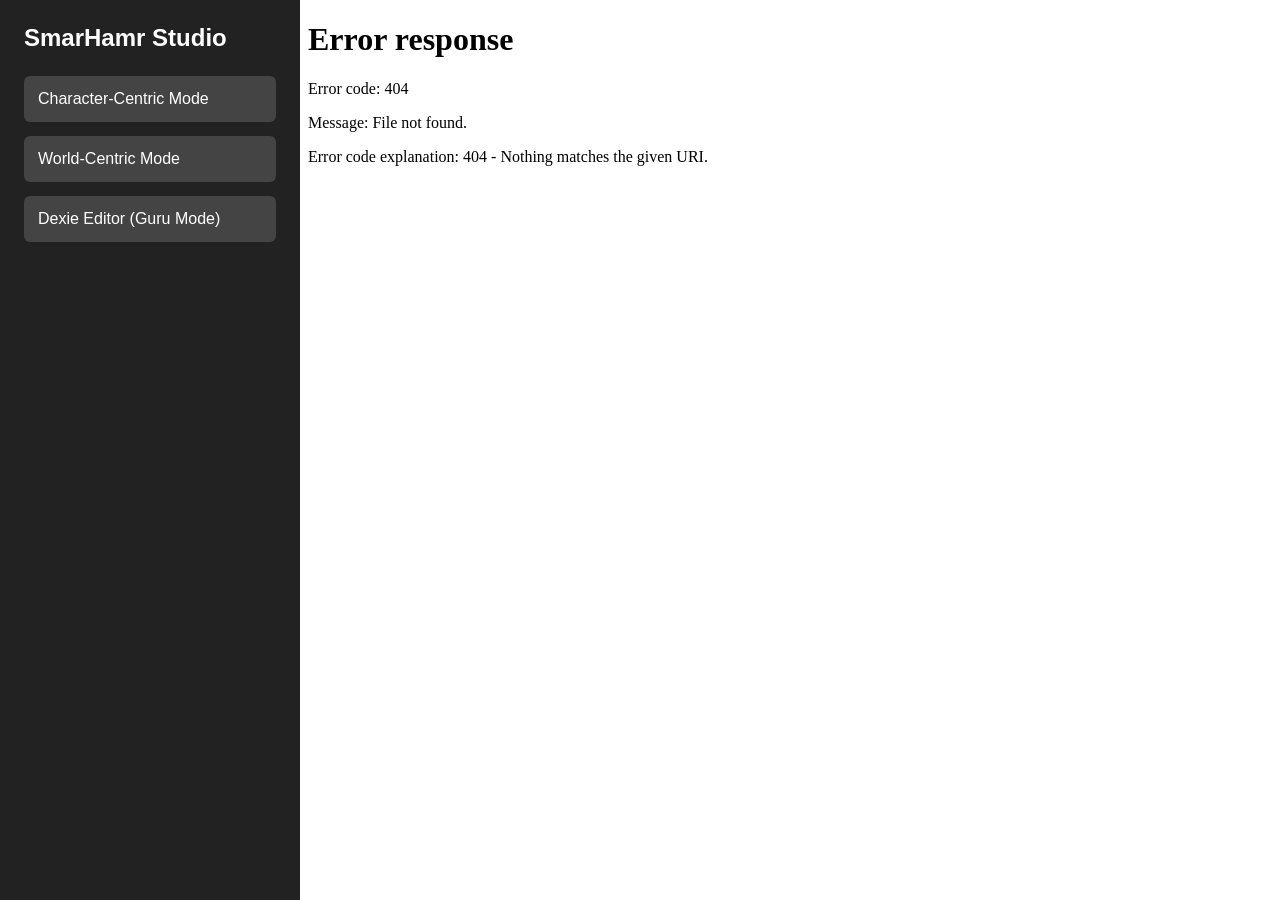
==== index.html @ 2bbd1ea3 "Create index.html" ====
<!DOCTYPE html>
<html lang="en">
<head>
<meta charset="UTF-8">
<title>SmarHamr Studio</title>

<style>
    body {
        margin: 0;
        font-family: Arial, sans-serif;
        background: #f5f5f5;
        height: 100vh;
        overflow: hidden;
    }

    #container {
        display: flex;
        height: 100vh;
        width: 100vw;
    }

    /* LEFT SIDE — NAVIGATION */
    #nav {
        width: 300px;
        min-width: 260px;
        background: #222;
        color: #fff;
        padding: 24px;
        box-sizing: border-box;
        display: flex;
        flex-direction: column;
    }

    #nav h2 {
        margin-top: 0;
        font-size: 1.5rem;
        margin-bottom: 1.5rem;
        text-align: left;
    }

    .nav-button {
        width: 100%;
        padding: 14px;
        margin-bottom: 14px;
        background: #444;
        border: none;
        color: #fff;
        font-size: 1rem;
        cursor: pointer;
        border-radius: 6px;
        text-align: left;
        transition: background 0.2s ease;
    }

    .nav-button:hover {
        background: #555;
    }

    /* RIGHT SIDE — FAQ PANEL */
    #faq {
        flex: 1;
        background: #fff;
        overflow-y: auto;
        box-sizing: border-box;
        padding: 0;
        display: flex;
        flex-direction: column;
    }

    #faq iframe {
        flex: 1;
        width: 100%;
        border: none;
    }

    /* RESPONSIVE BEHAVIOR */
    @media (max-width: 800px) {
        #container {
            flex-direction: column;
        }

        #nav {
            width: 100%;
            min-width: 100%;
        }

        #faq {
            height: calc(100vh - 260px);
        }
    }
</style>
</head>

<body>

<div id="container">

    <!-- LEFT SIDE: MODE SELECTOR -->
    <div id="nav">
        <h2>SmarHamr Studio</h2>

        <button class="nav-button"
            onclick="location.href='character-centric/index.html'">
            Character‑Centric Mode
        </button>

        <button class="nav-button"
            onclick="location.href='world-centric/index.html'">
            World‑Centric Mode
        </button>

        <button class="nav-button"
            onclick="location.href='dexie-editor/index.html'">
            Dexie Editor (Guru Mode)
        </button>
    </div>

    <!-- RIGHT SIDE: FAQ PANEL (Embedded) -->
    <div id="faq">
        <iframe src="faq.html"></iframe>
    </div>

</div>

</body>
</html>
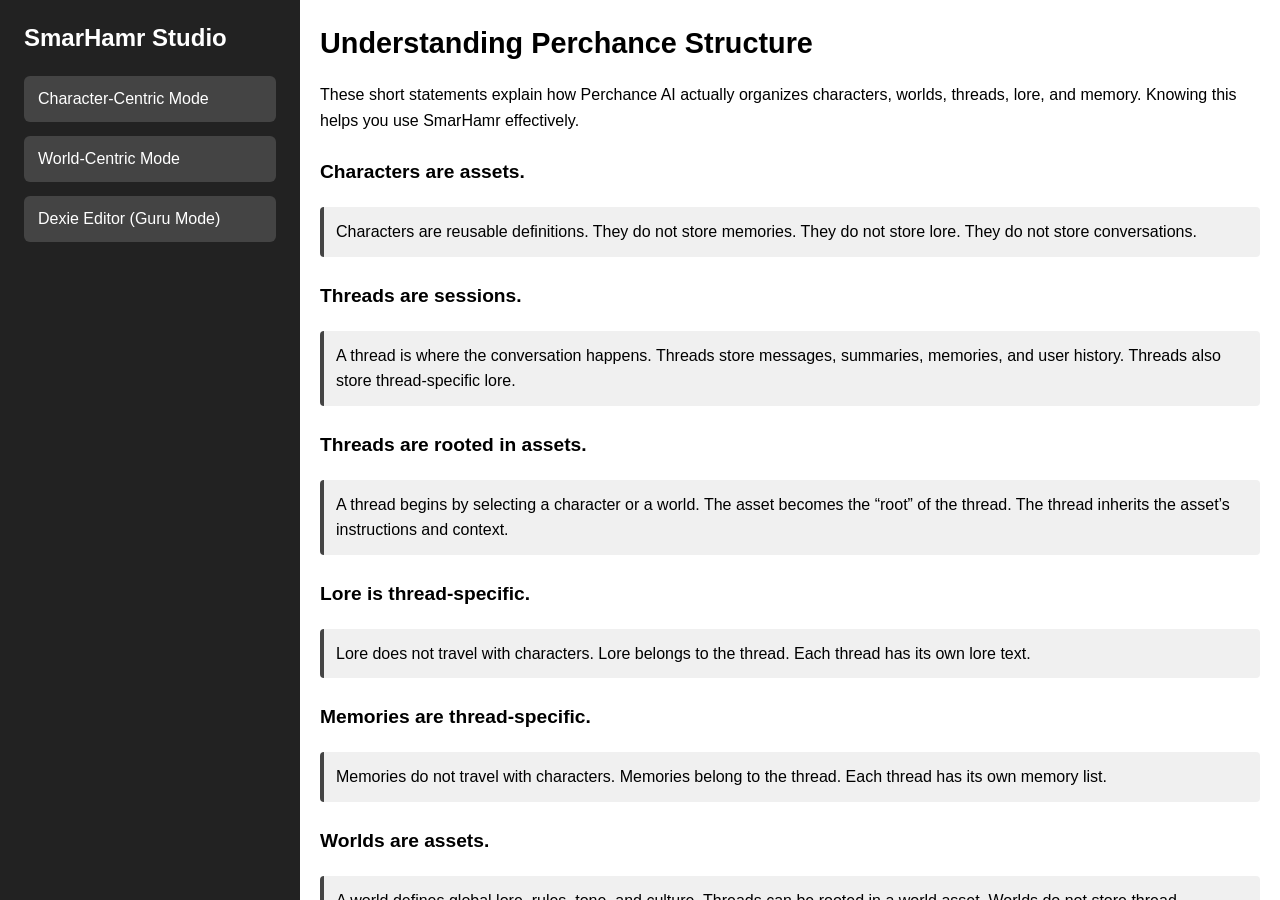
==== commit fbb056ed: "Update index.html" ====
--- a/index.html
+++ b/index.html
@@ -125,3 +125,7 @@
 </body>
 </html>
 
+
+</body>
+</html>
+
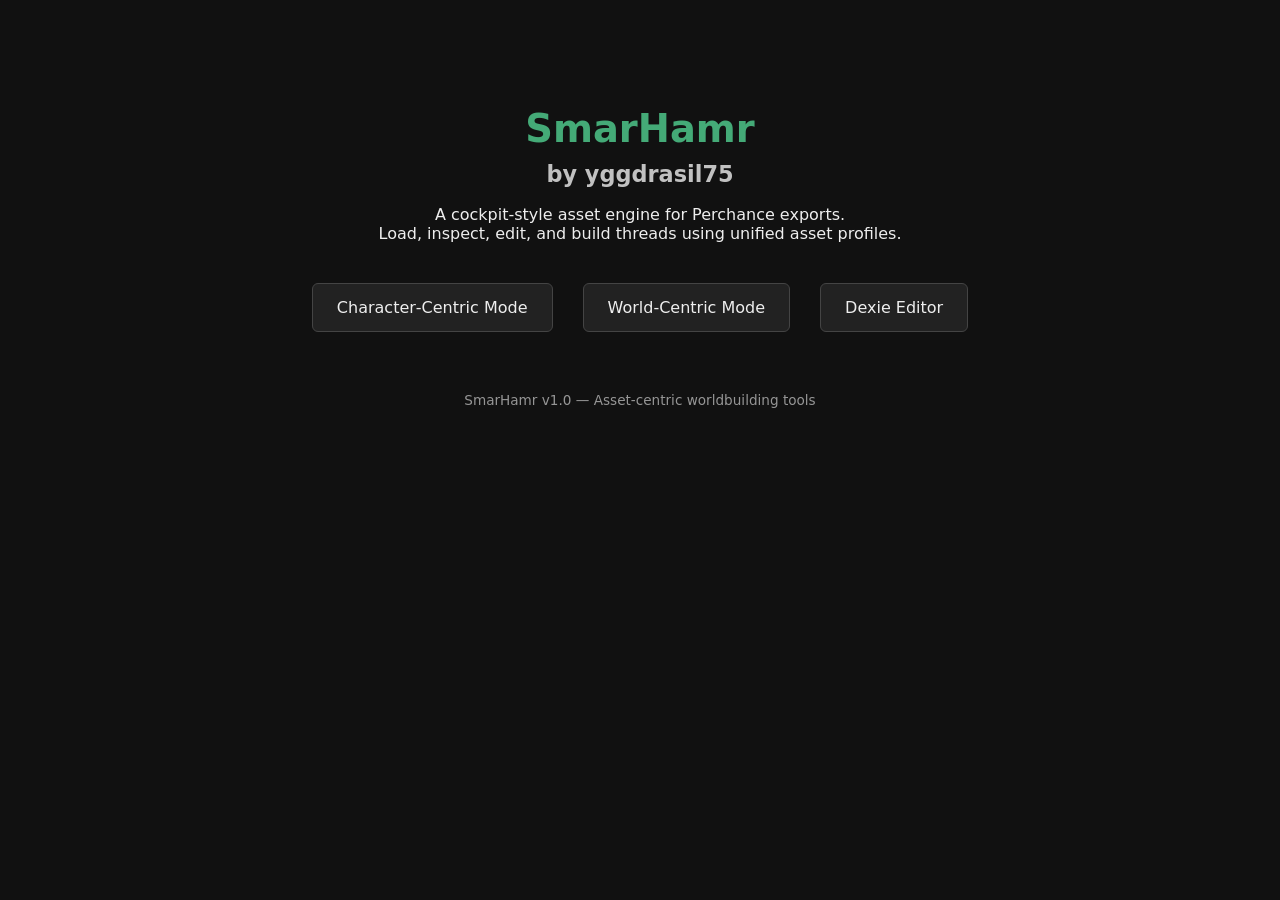
==== commit d08a3e13: "Update index.html" ====
--- a/index.html
+++ b/index.html
@@ -2,130 +2,91 @@
 <html lang="en">
 <head>
 <meta charset="UTF-8">
-<title>SmarHamr Studio</title>
+<title>SmarHamr — Landing</title>
+<link rel="stylesheet" href="ui.css">
 
 <style>
+    /* Landing page overrides */
     body {
+        background: #111;
+        color: #eee;
+        font-family: system-ui, sans-serif;
         margin: 0;
-        font-family: Arial, sans-serif;
-        background: #f5f5f5;
-        height: 100vh;
-        overflow: hidden;
+        padding: 0;
     }
 
-    #container {
-        display: flex;
-        height: 100vh;
-        width: 100vw;
+    .landing-container {
+        max-width: 900px;
+        margin: 60px auto;
+        padding: 20px;
+        text-align: center;
     }
 
-    /* LEFT SIDE — NAVIGATION */
-    #nav {
-        width: 300px;
-        min-width: 260px;
-        background: #222;
-        color: #fff;
-        padding: 24px;
-        box-sizing: border-box;
-        display: flex;
-        flex-direction: column;
+    h1 {
+        font-size: 2.4rem;
+        margin-bottom: 10px;
+        color: #4a7;
     }
 
-    #nav h2 {
+    h2 {
+        font-size: 1.4rem;
         margin-top: 0;
-        font-size: 1.5rem;
-        margin-bottom: 1.5rem;
-        text-align: left;
+        opacity: 0.8;
     }
 
-    .nav-button {
-        width: 100%;
-        padding: 14px;
-        margin-bottom: 14px;
-        background: #444;
-        border: none;
-        color: #fff;
+    .mode-buttons {
+        margin-top: 40px;
+        display: flex;
+        justify-content: center;
+        gap: 30px;
+    }
+
+    .mode-buttons a {
+        background: #222;
+        border: 1px solid #444;
+        padding: 14px 24px;
+        border-radius: 6px;
+        color: #eee;
+        text-decoration: none;
         font-size: 1rem;
-        cursor: pointer;
-        border-radius: 6px;
-        text-align: left;
         transition: background 0.2s ease;
     }
 
-    .nav-button:hover {
-        background: #555;
+    .mode-buttons a:hover {
+        background: #333;
     }
 
-    /* RIGHT SIDE — FAQ PANEL */
-    #faq {
-        flex: 1;
-        background: #fff;
-        overflow-y: auto;
-        box-sizing: border-box;
-        padding: 0;
-        display: flex;
-        flex-direction: column;
-    }
-
-    #faq iframe {
-        flex: 1;
-        width: 100%;
-        border: none;
-    }
-
-    /* RESPONSIVE BEHAVIOR */
-    @media (max-width: 800px) {
-        #container {
-            flex-direction: column;
-        }
-
-        #nav {
-            width: 100%;
-            min-width: 100%;
-        }
-
-        #faq {
-            height: calc(100vh - 260px);
-        }
+    .footer {
+        margin-top: 60px;
+        opacity: 0.6;
+        font-size: 0.85rem;
     }
 </style>
 </head>
 
 <body>
 
-<div id="container">
+<div class="landing-container">
 
-    <!-- LEFT SIDE: MODE SELECTOR -->
-    <div id="nav">
-        <h2>SmarHamr Studio</h2>
+    <h1>SmarHamr</h1>
+    <h2>by yggdrasil75</h2>
 
-        <button class="nav-button"
-            onclick="location.href='character-centric/index.html'">
-            Character‑Centric Mode
-        </button>
+    <p>
+        A cockpit‑style asset engine for Perchance exports.<br>
+        Load, inspect, edit, and build threads using unified asset profiles.
+    </p>
 
-        <button class="nav-button"
-            onclick="location.href='world-centric/index.html'">
-            World‑Centric Mode
-        </button>
-
-        <button class="nav-button"
-            onclick="location.href='dexie-editor/index.html'">
-            Dexie Editor (Guru Mode)
-        </button>
+    <div class="mode-buttons">
+        <a href="cc-mode.html">Character‑Centric Mode</a>
+        <a href="wc-mode.html">World‑Centric Mode</a>
+        <a href="dexie-editor.html">Dexie Editor</a>
     </div>
 
-    <!-- RIGHT SIDE: FAQ PANEL (Embedded) -->
-    <div id="faq">
-        <iframe src="faq.html"></iframe>
+    <div class="footer">
+        SmarHamr v1.0 — Asset‑centric worldbuilding tools
     </div>
 
 </div>
 
 </body>
 </html>
-
-
-</body>
-</html>
-
--- a/ui.css
+++ b/ui.css
@@ -0,0 +1,120 @@
+body {
+    margin: 0;
+    font-family: system-ui, sans-serif;
+    background: #111;
+    color: #eee;
+}
+
+#topbar {
+    height: 40px;
+    background: #222;
+    color: #eee;
+    display: flex;
+    align-items: center;
+    justify-content: space-between;
+    padding: 0 20px;
+    border-bottom: 1px solid #444;
+}
+
+#currentFileName {
+    font-size: 0.85rem;
+    opacity: 0.9;
+}
+
+#modeButtons {
+    display: flex;
+    gap: 20px;
+}
+
+.modeBtn {
+    background: #333;
+    color: #eee;
+    border: 1px solid #555;
+    padding: 6px 14px;
+    border-radius: 4px;
+    cursor: pointer;
+}
+
+.modeBtn.active {
+    background: #4a7;
+    color: #111;
+    border-color: #6c9;
+}
+
+#branding {
+    font-size: 0.85rem;
+    opacity: 0.8;
+}
+
+.app-root {
+    display: flex;
+    height: calc(100vh - 40px);
+}
+
+.left-nav {
+    width: 280px;
+    background: #181818;
+    border-right: 1px solid #333;
+    padding: 10px;
+    box-sizing: border-box;
+    overflow-y: auto;
+}
+
+.workspace {
+    flex: 1;
+    padding: 10px;
+    box-sizing: border-box;
+    overflow-y: auto;
+}
+
+.panel {
+    background: #1e1e1e;
+    border: 1px solid #333;
+    border-radius: 4px;
+    padding: 10px;
+    margin-bottom: 10px;
+}
+
+.panel h3 {
+    margin-top: 0;
+    font-size: 0.95rem;
+}
+
+input[type="file"] {
+    width: 100%;
+    margin-bottom: 6px;
+}
+
+button {
+    background: #333;
+    color: #eee;
+    border: 1px solid #555;
+    padding: 6px 10px;
+    border-radius: 4px;
+    cursor: pointer;
+    font-size: 0.85rem;
+}
+
+button:hover {
+    background: #3a3a3a;
+}
+
+.asset-list button {
+    display: block;
+    width: 100%;
+    text-align: left;
+    margin-bottom: 4px;
+}
+
+textarea {
+    width: 100%;
+    min-height: 80px;
+    background: #111;
+    color: #eee;
+    border: 1px solid #444;
+    border-radius: 4px;
+    padding: 6px;
+    box-sizing: border-box;
+    font-family: monospace;
+    font-size: 0.85rem;
+}
